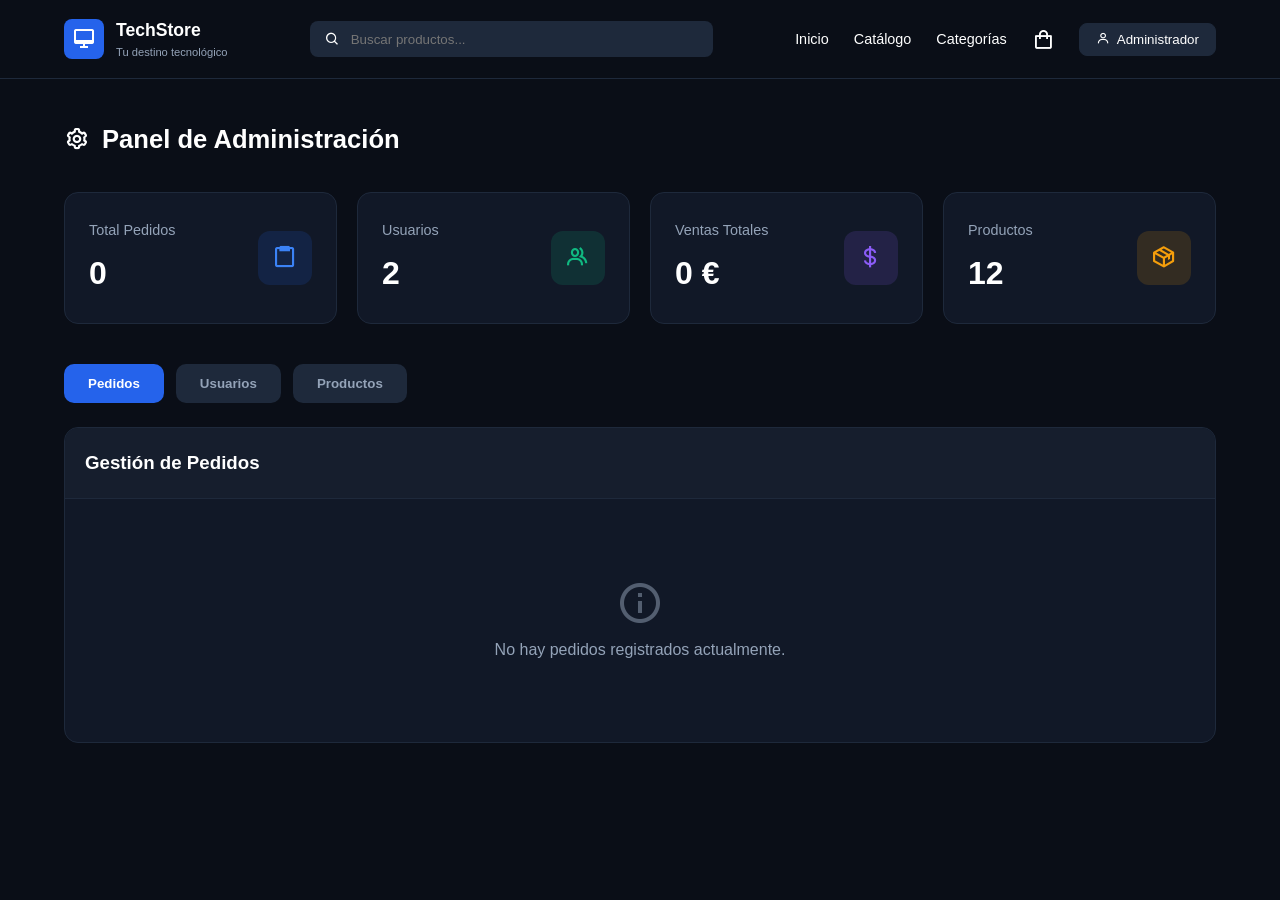
==== paneladmin.html @ 9e65f0b5 "PanelAdmin" ====
<!DOCTYPE html>
<html lang="es">
<head>
    <meta charset="UTF-8">
    <meta name="viewport" content="width=device-width, initial-scale=1.0">
    <title>TechStore - Panel de Administración</title>
    <link rel="stylesheet" href="CSS/paneladmin.css">
    <link href='https://unpkg.com/boxicons@2.1.4/css/boxicons.min.css' rel='stylesheet'>
</head>
<body>

    <header class="navbar">
        <div class="logo">
            <div class="logo-icon"><i class='bx bx-desktop'></i></div>
            <div>
                <h1>TechStore</h1>
                <p>Tu destino tecnológico</p>
            </div>
        </div>
        <div class="search-bar">
            <i class='bx bx-search'></i>
            <input type="text" placeholder="Buscar productos...">
        </div>
        <nav class="nav-links">
            <a href="#">Inicio</a>
            <a href="#">Catálogo</a>
            <a href="#">Categorías</a>
            <i class='bx bx-shopping-bag cart-icon'></i>
            <button class="admin-btn"><i class='bx bx-user'></i> Administrador</button>
        </nav>
    </header>

    <main class="dashboard">
        <h2 class="section-title"><i class='bx bx-cog'></i> Panel de Administración</h2>

        <section class="stats-container">
            <div class="stat-card">
                <div class="stat-info">
                    <span>Total Pedidos</span>
                    <h3 id="count-pedidos">0</h3>
                </div>
                <div class="stat-icon blue"><i class='bx bx-clipboard'></i></div>
            </div>
            <div class="stat-card">
                <div class="stat-info">
                    <span>Usuarios</span>
                    <h3 id="count-usuarios">2</h3>
                </div>
                <div class="stat-icon green"><i class='bx bx-group'></i></div>
            </div>
            <div class="stat-card">
                <div class="stat-info">
                    <span>Ventas Totales</span>
                    <h3>0 €</h3>
                </div>
                <div class="stat-icon purple"><i class='bx bx-dollar'></i></div>
            </div>
            <div class="stat-card">
                <div class="stat-info">
                    <span>Productos</span>
                    <h3 id="count-productos">12</h3>
                </div>
                <div class="stat-icon orange"><i class='bx bx-package'></i></div>
            </div>
        </section>

        <section class="management-section">
            <div class="tabs">
                <button class="tab active" data-target="section-pedidos">Pedidos</button>
                <button class="tab" data-target="section-usuarios">Usuarios</button>
                <button class="tab" data-target="section-productos">Productos</button>
            </div>

            <div id="section-pedidos" class="tab-content active">
                <div class="content-table">
                    <header class="table-header">
                        <h3>Gestión de Pedidos</h3>
                    </header>
                    <div class="empty-state">
                        <i class='bx bx-info-circle'></i>
                        <p>No hay pedidos registrados actualmente.</p>
                    </div>
                </div>
            </div>

            <div id="section-usuarios" class="tab-content">
                <div class="content-table">
                    <header class="table-header">
                        <h3>Gestión de Usuarios</h3>
                    </header>
                    <table class="admin-table">
                        <thead>
                            <tr>
                                <th>ID</th>
                                <th>Usuario</th>
                                <th>Correo Electrónico</th>
                                <th>Rol</th>
                                <th>Estado</th>
                            </tr>
                        </thead>
                        <tbody>
                            <tr>
                                <td>#001</td>
                                <td><strong>Admin_Tech</strong></td>
                                <td>admin@techstore.com</td>
                                <td><span class="badge badge-blue">Administrador</span></td>
                                <td><span class="status-dot online"></span> Activo</td>
                            </tr>
                            <tr>
                                <td>#002</td>
                                <td><strong>JuanDeveloper</strong></td>
                                <td>juan.dev@gmail.com</td>
                                <td><span class="badge">Cliente</span></td>
                                <td><span class="status-dot online"></span> Activo</td>
                            </tr>
                        </tbody>
                    </table>
                </div>
            </div>

            <div id="section-productos" class="tab-content">
                <div class="content-table">
                    <header class="table-header">
                        <h3>Gestión de Productos</h3>
                    </header>
                    <table class="admin-table">
                        <thead>
                            <tr>
                                <th>Vista</th>
                                <th>Producto</th>
                                <th>Categoría</th>
                                <th>Precio</th>
                                <th>Stock</th>
                            </tr>
                        </thead>
                        <tbody>
                            <tr>
                                <td><div class="prod-img"><i class='bx bx-laptop'></i></div></td>
                                <td><strong>MacBook Pro M2</strong></td>
                                <td>Laptops</td>
                                <td>2,499 €</td>
                                <td>5 unidades</td>
                            </tr>
                            <tr>
                                <td><div class="prod-img"><i class='bx bx-headphone'></i></div></td>
                                <td><strong>Sony WH-1000XM5</strong></td>
                                <td>Audio</td>
                                <td>350 €</td>
                                <td>15 unidades</td>
                            </tr>
                            <tr>
                                <td><div class="prod-img"><i class='bx bx-mobile-alt'></i></div></td>
                                <td><strong>iPhone 15 Pro</strong></td>
                                <td>Smartphones</td>
                                <td>1,100 €</td>
                                <td>8 unidades</td>
                            </tr>
                        </tbody>
                    </table>
                </div>
            </div>
        </section>
    </main>

    <script>
        const tabs = document.querySelectorAll('.tab');
        const contents = document.querySelectorAll('.tab-content');

        tabs.forEach(tab => {
            tab.addEventListener('click', () => {
                const target = tab.getAttribute('data-target');

                // Eliminar estados activos
                tabs.forEach(t => t.classList.remove('active'));
                contents.forEach(c => c.classList.remove('active'));

                // Activar el seleccionado
                tab.classList.add('active');
                document.getElementById(target).classList.add('active');
            });
        });
    </script>
</body>
</html>
---- CSS/paneladmin.css ----
:root {
    --bg-dark: #0a0e17;
    --card-bg: #111827;
    --accent-blue: #2563eb;
    --text-main: #ffffff;
    --text-muted: #94a3b8;
    --border-color: #1e293b;
    --success-green: #10b981;
}

* {
    margin: 0;
    padding: 0;
    box-sizing: border-box;
    font-family: 'Inter', 'Segoe UI', sans-serif;
}

body {
    background-color: var(--bg-dark);
    color: var(--text-main);
    line-height: 1.6;
}

/* NAVBAR */
.navbar {
    display: flex;
    align-items: center;
    justify-content: space-between;
    padding: 1rem 5%;
    background-color: var(--bg-dark);
    border-bottom: 1px solid var(--border-color);
    position: sticky;
    top: 0;
    z-index: 100;
}

.logo { display: flex; align-items: center; gap: 12px; }
.logo-icon {
    background: var(--accent-blue);
    padding: 8px;
    border-radius: 8px;
    font-size: 1.5rem;
    display: flex;
}
.logo h1 { font-size: 1.1rem; font-weight: 700; }
.logo p { font-size: 0.7rem; color: var(--text-muted); }

.search-bar {
    background: #1e293b;
    padding: 10px 15px;
    border-radius: 8px;
    width: 35%;
    display: flex;
    align-items: center;
    gap: 10px;
}
.search-bar input {
    background: transparent;
    border: none;
    color: white;
    width: 100%;
    outline: none;
}

.nav-links { display: flex; align-items: center; gap: 25px; }
.nav-links a { color: var(--text-main); text-decoration: none; font-size: 0.9rem; transition: 0.3s; }
.nav-links a:hover { color: var(--accent-blue); }
.cart-icon { font-size: 1.4rem; cursor: pointer; }

.admin-btn {
    background: #1e293b;
    border: 1px solid var(--border-color);
    color: white;
    padding: 8px 16px;
    border-radius: 8px;
    cursor: pointer;
    display: flex;
    align-items: center;
    gap: 8px;
    transition: 0.3s;
}
.admin-btn:hover { background: #2d3748; }

/* DASHBOARD */
.dashboard {
    max-width: 1300px;
    margin: 2.5rem auto;
    padding: 0 5%;
}

.section-title {
    font-size: 1.6rem;
    margin-bottom: 2rem;
    display: flex;
    align-items: center;
    gap: 12px;
}

/* STAT CARDS */
.stats-container {
    display: grid;
    grid-template-columns: repeat(auto-fit, minmax(240px, 1fr));
    gap: 20px;
    margin-bottom: 2.5rem;
}

.stat-card {
    background: var(--card-bg);
    padding: 24px;
    border-radius: 14px;
    border: 1px solid var(--border-color);
    display: flex;
    justify-content: space-between;
    align-items: center;
    transition: transform 0.3s;
}
.stat-card:hover { transform: translateY(-5px); }

.stat-info span { color: var(--text-muted); font-size: 0.9rem; }
.stat-info h3 { font-size: 2rem; margin-top: 5px; font-weight: 700; }

.stat-icon {
    padding: 14px;
    border-radius: 12px;
    font-size: 1.6rem;
    display: flex;
}

.blue { background: rgba(37, 99, 235, 0.15); color: #3b82f6; }
.green { background: rgba(16, 185, 129, 0.15); color: #10b981; }
.purple { background: rgba(139, 92, 246, 0.15); color: #8b5cf6; }
.orange { background: rgba(245, 158, 11, 0.15); color: #f59e0b; }

/* PESTAÑAS Y CONTENIDO */
.tabs { display: flex; gap: 12px; margin-bottom: 1.5rem; }
.tab {
    background: #1e293b;
    border: none;
    color: var(--text-muted);
    padding: 12px 24px;
    border-radius: 10px;
    cursor: pointer;
    font-weight: 600;
    transition: 0.3s;
}
.tab:hover { background: #2d3748; }
.tab.active {
    background: var(--accent-blue);
    color: white;
}

.tab-content { display: none; animation: fadeIn 0.3s ease-in; }
.tab-content.active { display: block; }

@keyframes fadeIn {
    from { opacity: 0; transform: translateY(10px); }
    to { opacity: 1; transform: translateY(0); }
}

/* TABLAS */
.content-table {
    background: var(--card-bg);
    border: 1px solid var(--border-color);
    border-radius: 14px;
    overflow: hidden;
}

.table-header { padding: 20px; border-bottom: 1px solid var(--border-color); background: #161e2d; }

.admin-table { width: 100%; border-collapse: collapse; }
.admin-table th {
    text-align: left;
    padding: 15px 20px;
    font-size: 0.8rem;
    color: var(--text-muted);
    text-transform: uppercase;
    background: #161e2d;
}
.admin-table td { padding: 18px 20px; border-bottom: 1px solid var(--border-color); font-size: 0.95rem; }
.admin-table tr:last-child td { border-bottom: none; }

/* ELEMENTOS DE TABLA */
.badge {
    padding: 4px 10px;
    border-radius: 6px;
    font-size: 0.75rem;
    background: #334155;
}
.badge-blue { background: rgba(37, 99, 235, 0.2); color: #60a5fa; }

.status-dot {
    height: 8px;
    width: 8px;
    border-radius: 50%;
    display: inline-block;
    margin-right: 5px;
}
.online { background-color: var(--success-green); box-shadow: 0 0 8px var(--success-green); }

.prod-img {
    width: 40px;
    height: 40px;
    background: #1e293b;
    border-radius: 8px;
    display: flex;
    align-items: center;
    justify-content: center;
    font-size: 1.2rem;
    color: var(--accent-blue);
}

.empty-state {
    padding: 80px 20px;
    text-align: center;
    color: var(--text-muted);
}
.empty-state i { font-size: 3rem; margin-bottom: 10px; opacity: 0.5; }
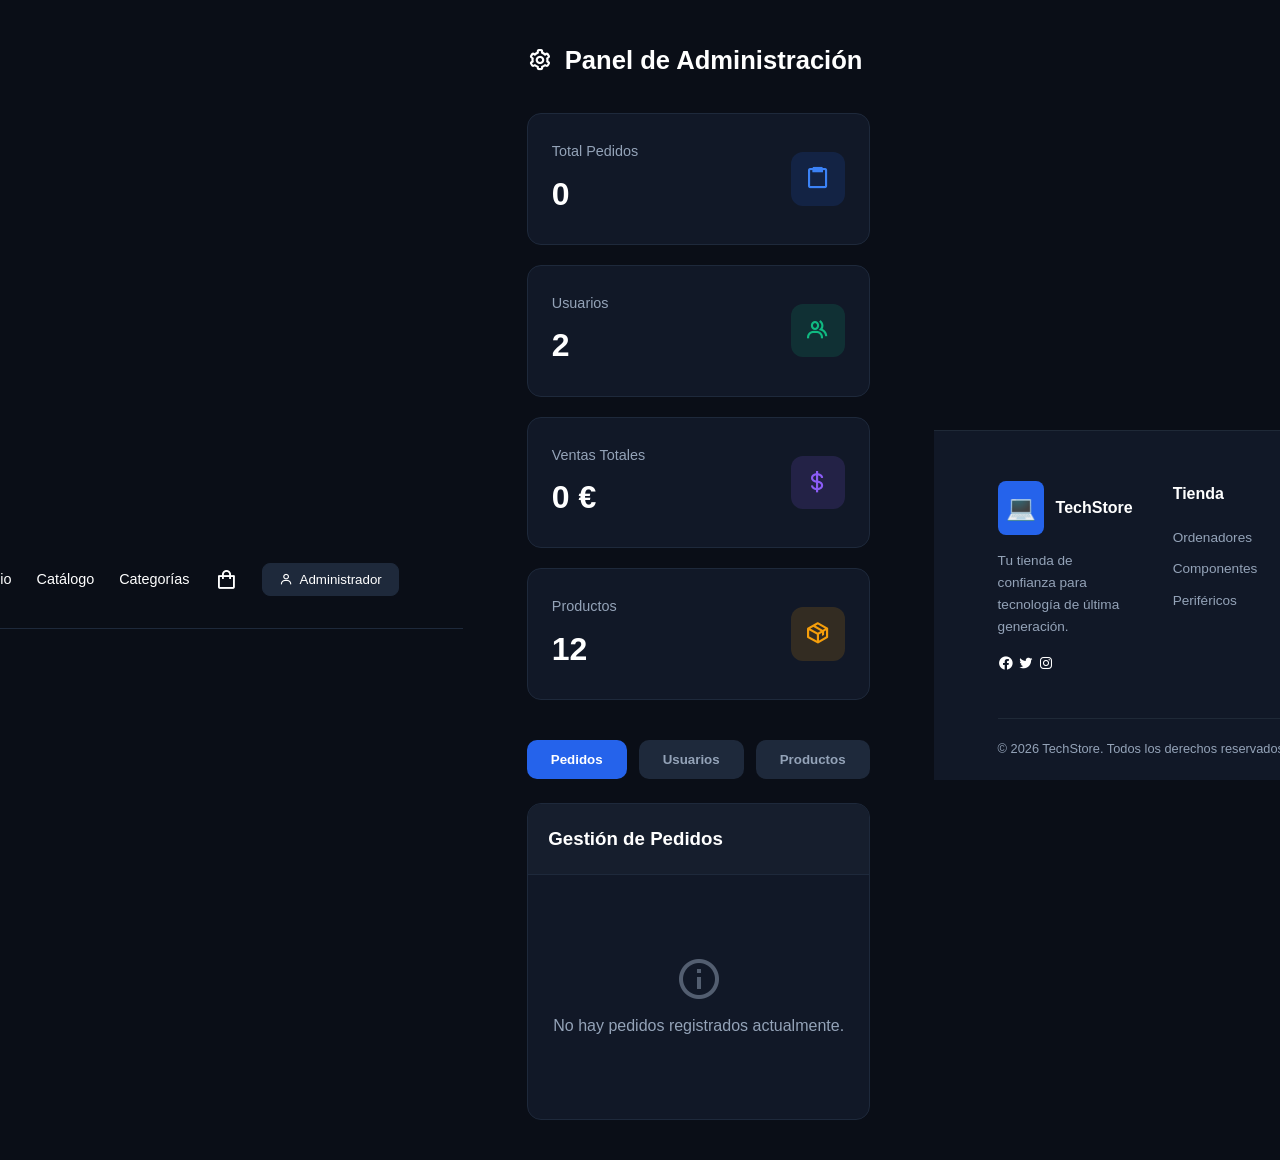
==== commit 78024611: "PanelAdmin2" ====
--- a/paneladmin.html
+++ b/paneladmin.html
@@ -4,6 +4,8 @@
     <meta charset="UTF-8">
     <meta name="viewport" content="width=device-width, initial-scale=1.0">
     <title>TechStore - Panel de Administración</title>
+    <link rel="stylesheet" href="CSS/styles.css">
+    <link rel="stylesheet" href="CSS/menubar.css">
     <link rel="stylesheet" href="CSS/paneladmin.css">
     <link href='https://unpkg.com/boxicons@2.1.4/css/boxicons.min.css' rel='stylesheet'>
 </head>
@@ -148,19 +150,52 @@
                                 <td>350 €</td>
                                 <td>15 unidades</td>
                             </tr>
-                            <tr>
-                                <td><div class="prod-img"><i class='bx bx-mobile-alt'></i></div></td>
-                                <td><strong>iPhone 15 Pro</strong></td>
-                                <td>Smartphones</td>
-                                <td>1,100 €</td>
-                                <td>8 unidades</td>
-                            </tr>
                         </tbody>
                     </table>
                 </div>
             </div>
         </section>
     </main>
+
+    <footer class="footer">
+        <div class="footer-content">
+            <div class="footer-brand">
+                <div class="logo">
+                    <span class="logo-icon">💻</span>
+                    <strong>TechStore</strong>
+                </div>
+                <p>Tu tienda de confianza para tecnología de última generación.</p>
+                <div class="social-icons">
+                    <i class='bx bxl-facebook-circle'></i> 
+                    <i class='bx bxl-twitter'></i> 
+                    <i class='bx bxl-instagram'></i>
+                </div>
+            </div>
+            <div class="footer-links">
+                <h4>Tienda</h4>
+                <a href="#">Ordenadores</a>
+                <a href="#">Componentes</a>
+                <a href="#">Periféricos</a>
+            </div>
+            <div class="footer-links">
+                <h4>Atención al Cliente</h4>
+                <a href="#">Centro de ayuda</a>
+                <a href="#">Garantía</a>
+            </div>
+            <div class="footer-links">
+                <h4>Contacto</h4>
+                <p>📧 info@techstore.com</p>
+                <p>📞 +34 900 123 456</p>
+            </div>
+        </div>
+        <div class="footer-bottom">
+            <p>© 2026 TechStore. Todos los derechos reservados.</p>
+            <div class="legal">
+                <span>Términos y condiciones</span>
+                <span>Privacidad</span>
+            </div>
+        </div>
+    </footer>
 
     <script>
         const tabs = document.querySelectorAll('.tab');
@@ -169,12 +204,8 @@
         tabs.forEach(tab => {
             tab.addEventListener('click', () => {
                 const target = tab.getAttribute('data-target');
-
-                // Eliminar estados activos
                 tabs.forEach(t => t.classList.remove('active'));
                 contents.forEach(c => c.classList.remove('active'));
-
-                // Activar el seleccionado
                 tab.classList.add('active');
                 document.getElementById(target).classList.add('active');
             });
--- a/CSS/styles.css
+++ b/CSS/styles.css
@@ -0,0 +1,272 @@
+/* Estilos Login */
+/* Configuración General */
+* {
+    margin: 0;
+    padding: 0;
+    box-sizing: border-box;
+    font-family: 'Segoe UI', Tahoma, Geneva, Verdana, sans-serif;
+}
+
+body {
+    background-color: #0f172a; /* Azul muy oscuro de fondo */
+    display: flex;
+    justify-content: center;
+    align-items: center;
+    min-height: 100vh;
+    color: #ffffff;
+}
+
+/* Contenedor Principal */
+.login-container {
+    background-color: #1e293b; /* Azul grisáceo del card */
+    padding: 40px;
+    border-radius: 16px;
+    width: 100%;
+    max-width: 400px;
+    text-align: center;
+    box-shadow: 0 10px 25px rgba(0, 0, 0, 0.3);
+}
+
+/* Icono de Usuario */
+.user-icon {
+    background: linear-gradient(135deg, #3b82f6, #06b6d4);
+    width: 80px;
+    height: 80px;
+    border-radius: 20px;
+    display: flex;
+    justify-content: center;
+    align-items: center;
+    margin: 0 auto 20px;
+}
+
+.user-icon i {
+    width: 40px;
+    height: 40px;
+    color: white;
+}
+
+/* Tipografía */
+h1 {
+    font-size: 28px;
+    margin-bottom: 8px;
+}
+
+.subtitle {
+    color: #94a3b8;
+    margin-bottom: 30px;
+    font-size: 14px;
+}
+
+/* Formulario */
+.input-group {
+    text-align: left;
+    margin-bottom: 20px;
+}
+
+label {
+    display: block;
+    color: #94a3b8;
+    margin-bottom: 8px;
+    font-size: 14px;
+}
+
+input {
+    width: 100%;
+    padding: 12px 16px;
+    background-color: #334155;
+    border: 1px solid #475569;
+    border-radius: 8px;
+    color: white;
+    outline: none;
+}
+
+input::placeholder {
+    color: #64748b;
+}
+
+/* Botón con Degradado */
+.btn-login {
+    width: 100%;
+    padding: 14px;
+    border: none;
+    border-radius: 12px;
+    background: linear-gradient(90deg, #2563eb, #0891b2);
+    color: white;
+    font-weight: bold;
+    font-size: 16px;
+    cursor: pointer;
+    margin-top: 10px;
+    transition: opacity 0.2s;
+}
+
+.btn-login:hover {
+    opacity: 0.9;
+}
+
+/* Textos inferiores */
+.footer-text {
+    margin-top: 25px;
+    color: #94a3b8;
+    font-size: 14px;
+}
+
+.footer-text a {
+    color: #3b82f6;
+    text-decoration: none;
+}
+
+/* Caja de Demo */
+.demo-box {
+    margin-top: 30px;
+    background-color: #1e293b;
+    border: 1px solid #334155;
+    padding: 15px;
+    border-radius: 12px;
+    font-size: 13px;
+    box-shadow: inset 0 2px 4px rgba(0,0,0,0.1);
+}
+
+.demo-box p {
+    color: #94a3b8;
+    margin-bottom: 5px;
+}
+
+.demo-box code {
+    color: #cbd5e1;
+    font-family: monospace;
+}
+
+/* Estilos Registro */
+/* Reset y Fuente base */
+* {
+    margin: 0;
+    padding: 0;
+    box-sizing: border-box;
+    font-family: 'Segoe UI', Inter, system-ui, sans-serif;
+}
+
+body {
+    background-color: #0f172a; /* Fondo principal muy oscuro */
+    display: flex;
+    justify-content: center;
+    align-items: center;
+    min-height: 100vh;
+}
+
+/* Tarjeta Principal */
+.register-card {
+    background-color: #111827; /* Fondo de la tarjeta (ligeramente distinto al body) */
+    border: 1px solid #1f2937; /* Borde sutil */
+    padding: 40px;
+    border-radius: 24px; /* Bordes muy redondeados como en la imagen */
+    width: 100%;
+    max-width: 400px;
+    text-align: center;
+    box-shadow: 0 25px 50px -12px rgba(0, 0, 0, 0.5);
+}
+
+/* Contenedor del Icono */
+.icon-container {
+    width: 64px;
+    height: 64px;
+    /* Degradado de Violeta a Rosa Fuerte */
+    background: linear-gradient(135deg, #c084fc, #e879f9);
+    border-radius: 16px;
+    display: flex;
+    justify-content: center;
+    align-items: center;
+    margin: 0 auto 20px auto;
+    color: white;
+}
+
+.icon-container svg {
+    width: 32px;
+    height: 32px;
+    stroke-width: 2.5;
+}
+
+/* Textos */
+h1 {
+    color: white;
+    font-size: 26px;
+    margin-bottom: 8px;
+    font-weight: 700;
+}
+
+.subtitle {
+    color: #9ca3af; /* Gris medio */
+    font-size: 14px;
+    margin-bottom: 32px;
+}
+
+/* Inputs y Etiquetas */
+.input-group {
+    text-align: left;
+    margin-bottom: 20px;
+}
+
+label {
+    display: block;
+    color: #9ca3af;
+    font-size: 14px;
+    margin-bottom: 8px;
+    font-weight: 500;
+}
+
+input {
+    width: 100%;
+    padding: 14px 16px;
+    background-color: #374151; /* Gris oscuro azulado para el input */
+    border: 1px solid transparent;
+    border-radius: 12px;
+    color: white;
+    font-size: 15px;
+    outline: none;
+    transition: border-color 0.2s;
+}
+
+input::placeholder {
+    color: #6b7280;
+}
+
+input:focus {
+    border-color: #e879f9; /* Borde rosa al escribir */
+    background-color: #1f2937;
+}
+
+/* Botón Principal */
+.btn-submit {
+    width: 100%;
+    padding: 14px;
+    margin-top: 10px;
+    border: none;
+    border-radius: 12px;
+    /* Mismo degradado que el icono */
+    background: linear-gradient(90deg, #a855f7, #ec4899); 
+    color: white;
+    font-size: 16px;
+    font-weight: 700;
+    cursor: pointer;
+    transition: opacity 0.2s;
+}
+
+.btn-submit:hover {
+    opacity: 0.9;
+}
+
+/* Pie de página */
+.footer-text {
+    margin-top: 24px;
+    color: #9ca3af;
+    font-size: 14px;
+}
+
+.footer-text a {
+    color: #60a5fa; /* Azul claro para el link */
+    text-decoration: none;
+    font-weight: 500;
+}
+
+.footer-text a:hover {
+    text-decoration: underline;
+}
--- a/CSS/menubar.css
+++ b/CSS/menubar.css
@@ -0,0 +1,128 @@
+:root {
+    --bg-dark: #0a0e17;
+    --card-bg: #111827;
+    --card-border: #1f2937;
+    --primary-blue: #2563eb;
+    --text-main: #ffffff;
+    --text-muted: #9ca3af;
+    --accent-purple: #7c3aed;
+}
+
+body {
+    margin: 0;
+    font-family: 'Segoe UI', Tahoma, Geneva, Verdana, sans-serif;
+    background-color: var(--bg-dark);
+    color: var(--text-main);
+}
+/* Variables compartidas para el Menú */
+:root {
+    --bg-dark: #0a0e17;
+    --accent-blue: #2563eb;
+    --text-main: #ffffff;
+    --text-muted: #94a3b8;
+    --border-color: #1e293b;
+}
+
+.navbar {
+    display: flex;
+    align-items: center;
+    justify-content: space-between;
+    padding: 1rem 5%;
+    background-color: var(--bg-dark);
+    border-bottom: 1px solid var(--border-color);
+    position: sticky;
+    top: 0;
+    z-index: 100;
+    font-family: 'Inter', sans-serif;
+}
+
+/* Logo */
+.logo { display: flex; align-items: center; gap: 12px; }
+.logo-icon {
+    background: var(--accent-blue);
+    padding: 8px;
+    border-radius: 8px;
+    font-size: 1.5rem;
+    display: flex;
+    color: white;
+}
+.logo h1 { font-size: 1.1rem; font-weight: 700; color: white; margin: 0; }
+.logo p { font-size: 0.7rem; color: var(--text-muted); margin: 0; }
+
+/* Buscador */
+.search-bar {
+    background: #1e293b;
+    padding: 10px 15px;
+    border-radius: 8px;
+    width: 35%;
+    display: flex;
+    align-items: center;
+    gap: 10px;
+}
+.search-bar input {
+    background: transparent;
+    border: none;
+    color: white;
+    width: 100%;
+    outline: none;
+}
+.search-bar i { color: var(--text-muted); }
+
+/* Enlaces y Botón */
+.nav-links { display: flex; align-items: center; gap: 25px; }
+.nav-links a { color: var(--text-main); text-decoration: none; font-size: 0.9rem; transition: 0.3s; }
+.nav-links a:hover { color: var(--accent-blue); }
+.cart-icon { font-size: 1.4rem; cursor: pointer; color: white; }
+
+.admin-btn {
+    background: #1e293b;
+    border: 1px solid var(--border-color);
+    color: white;
+    padding: 8px 16px;
+    border-radius: 8px;
+    cursor: pointer;
+    display: flex;
+    align-items: center;
+    gap: 8px;
+    transition: 0.3s;
+}
+.admin-btn:hover { background: #2d3748; }
+/* Footer */
+.footer {
+    background: var(--card-bg);
+    padding: 50px 5% 20px;
+    border-top: 1px solid var(--card-border);
+    margin-top: 50px;
+}
+
+.footer-content {
+    display: grid;
+    grid-template-columns: 2fr 1fr 1fr 1fr;
+    gap: 40px;
+    margin-bottom: 40px;
+}
+
+.footer-brand p { font-size: 0.85rem; color: var(--text-muted); margin: 15px 0; max-width: 300px; }
+.footer-links h4 { margin-bottom: 20px; font-size: 1rem; }
+.footer-links a, .footer-links p { display: block; color: var(--text-muted); text-decoration: none; font-size: 0.85rem; margin-bottom: 10px; }
+
+.footer-bottom {
+    border-top: 1px solid #1f2937;
+    padding-top: 20px;
+    display: flex;
+    justify-content: space-between;
+    font-size: 0.8rem;
+    color: var(--text-muted);
+}
+
+.legal span { margin-left: 20px; }
+.logo { display: flex; align-items: center; gap: 12px; }
+.logo-icon {
+    background: var(--accent-blue);
+    padding: 8px;
+    border-radius: 8px;
+    font-size: 1.5rem;
+    display: flex;
+}
+.logo h1 { font-size: 1.1rem; font-weight: 700; }
+.logo p { font-size: 0.7rem; color: var(--text-muted); }
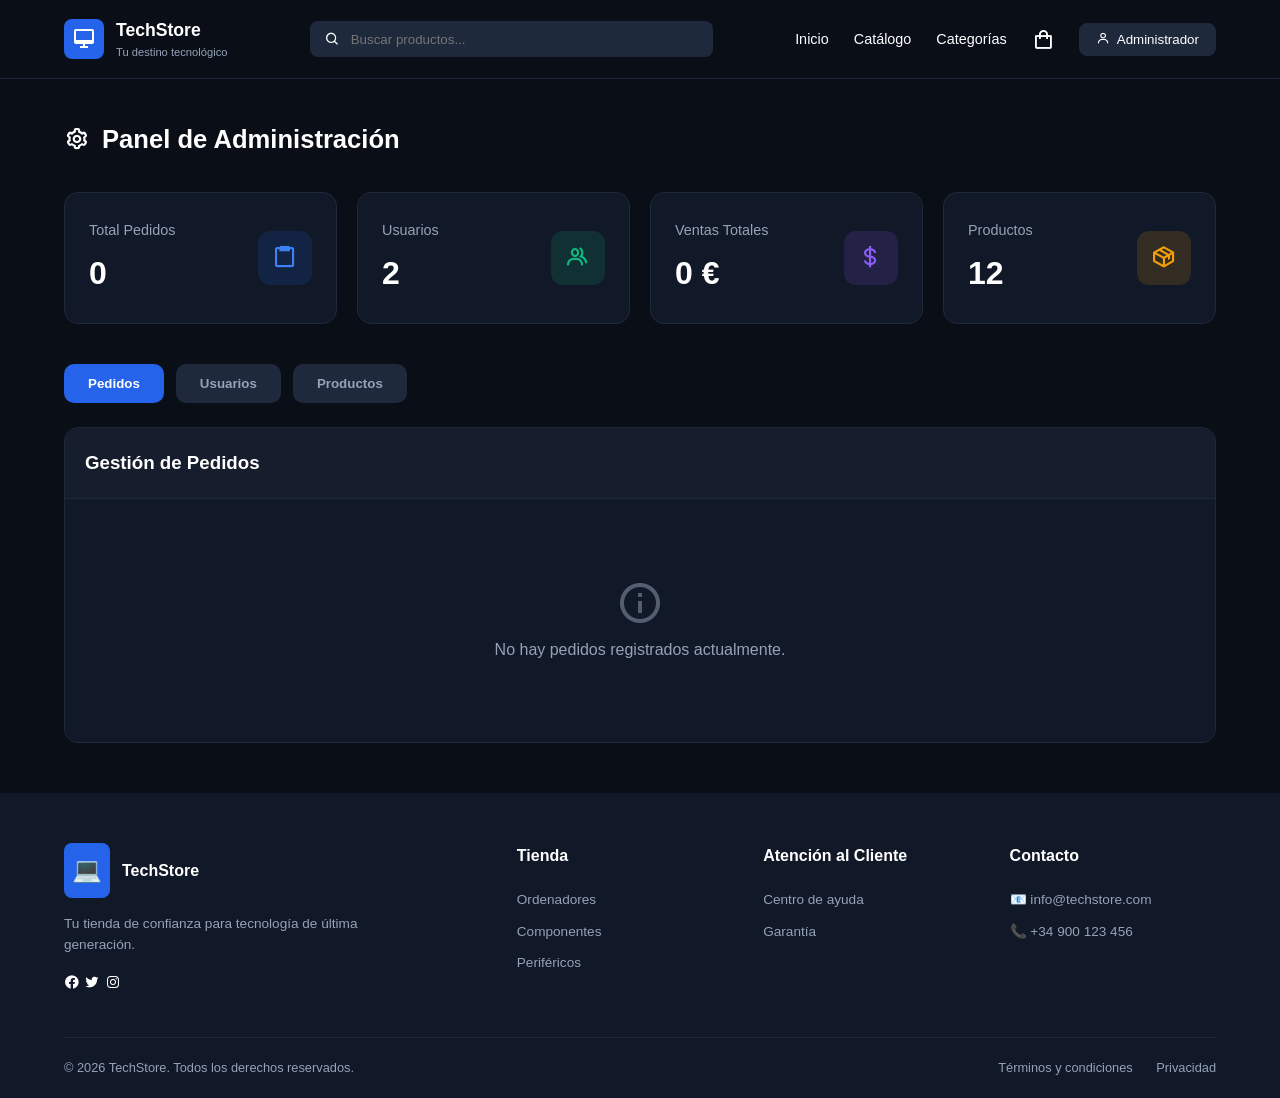
==== commit b00d1230: "PanelAdminFinal" ====
--- a/paneladmin.html
+++ b/paneladmin.html
@@ -4,7 +4,7 @@
     <meta charset="UTF-8">
     <meta name="viewport" content="width=device-width, initial-scale=1.0">
     <title>TechStore - Panel de Administración</title>
-    <link rel="stylesheet" href="CSS/styles.css">
+   
     <link rel="stylesheet" href="CSS/menubar.css">
     <link rel="stylesheet" href="CSS/paneladmin.css">
     <link href='https://unpkg.com/boxicons@2.1.4/css/boxicons.min.css' rel='stylesheet'>
--- a/CSS/paneladmin.css
+++ b/CSS/paneladmin.css
@@ -214,4 +214,44 @@
     text-align: center;
     color: var(--text-muted);
 }
-.empty-state i { font-size: 3rem; margin-bottom: 10px; opacity: 0.5; }+.empty-state i { font-size: 3rem; margin-bottom: 10px; opacity: 0.5; }
+
+/* Footer */
+.footer {
+    background: var(--card-bg);
+    padding: 50px 5% 20px;
+    border-top: 1px solid var(--card-border);
+    margin-top: 50px;
+}
+
+.footer-content {
+    display: grid;
+    grid-template-columns: 2fr 1fr 1fr 1fr;
+    gap: 40px;
+    margin-bottom: 40px;
+}
+
+.footer-brand p { font-size: 0.85rem; color: var(--text-muted); margin: 15px 0; max-width: 300px; }
+.footer-links h4 { margin-bottom: 20px; font-size: 1rem; }
+.footer-links a, .footer-links p { display: block; color: var(--text-muted); text-decoration: none; font-size: 0.85rem; margin-bottom: 10px; }
+
+.footer-bottom {
+    border-top: 1px solid #1f2937;
+    padding-top: 20px;
+    display: flex;
+    justify-content: space-between;
+    font-size: 0.8rem;
+    color: var(--text-muted);
+}
+
+.legal span { margin-left: 20px; }
+.logo { display: flex; align-items: center; gap: 12px; }
+.logo-icon {
+    background: var(--accent-blue);
+    padding: 8px;
+    border-radius: 8px;
+    font-size: 1.5rem;
+    display: flex;
+}
+.logo h1 { font-size: 1.1rem; font-weight: 700; }
+.logo p { font-size: 0.7rem; color: var(--text-muted); }
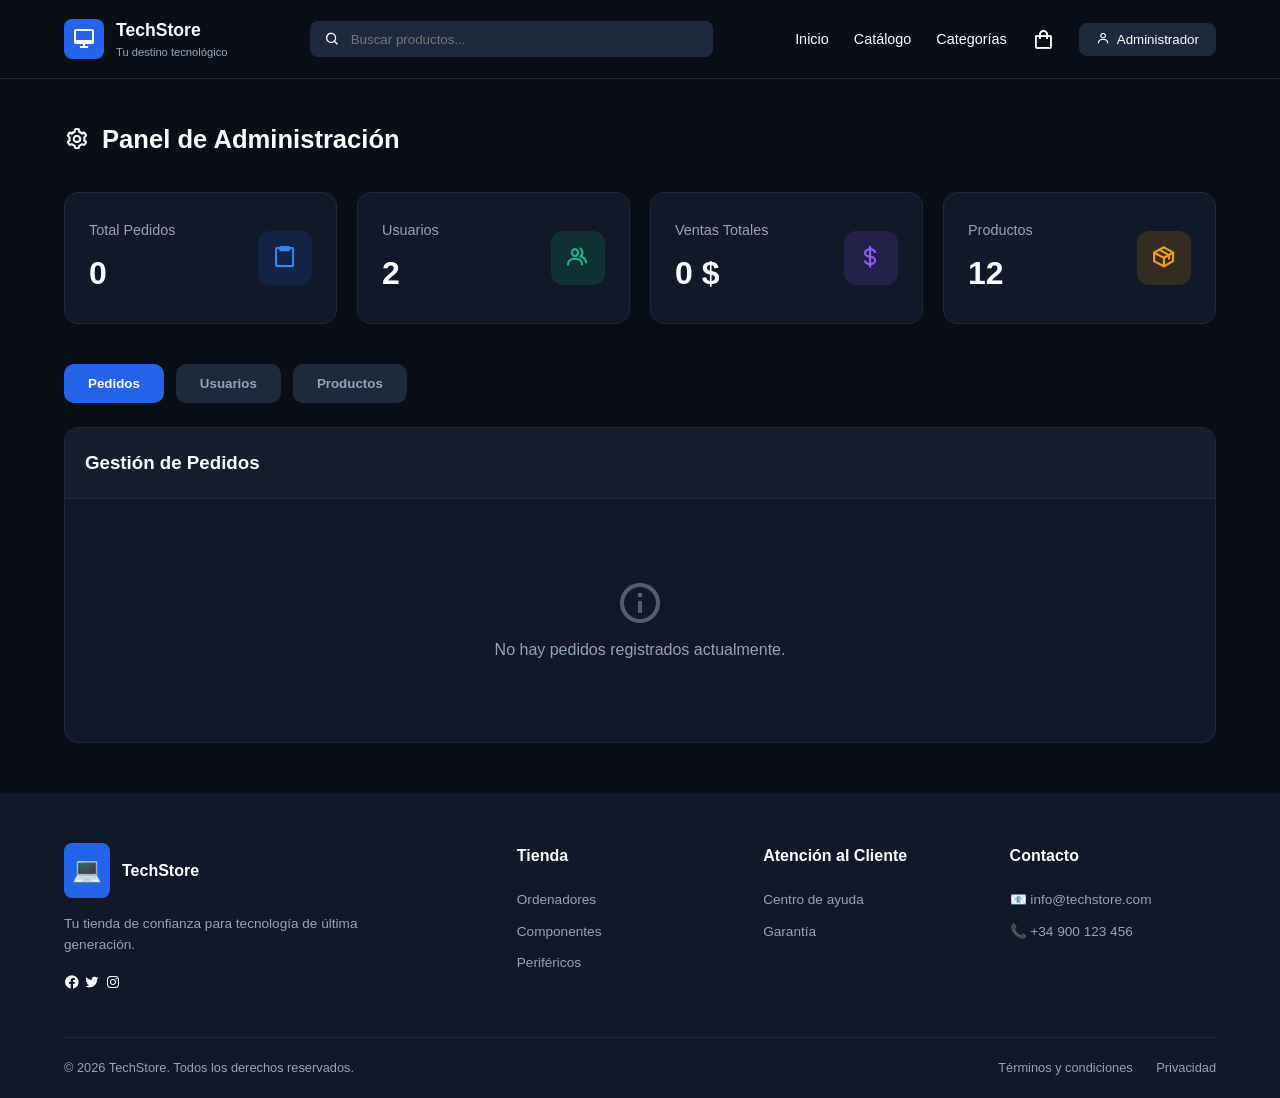
==== commit aa28fd71: "jona" ====
--- a/paneladmin.html
+++ b/paneladmin.html
@@ -53,7 +53,7 @@
             <div class="stat-card">
                 <div class="stat-info">
                     <span>Ventas Totales</span>
-                    <h3>0 €</h3>
+                    <h3>0 $</h3>
                 </div>
                 <div class="stat-icon purple"><i class='bx bx-dollar'></i></div>
             </div>
@@ -140,14 +140,14 @@
                                 <td><div class="prod-img"><i class='bx bx-laptop'></i></div></td>
                                 <td><strong>MacBook Pro M2</strong></td>
                                 <td>Laptops</td>
-                                <td>2,499 €</td>
+                                <td>2,499 $</td>
                                 <td>5 unidades</td>
                             </tr>
                             <tr>
                                 <td><div class="prod-img"><i class='bx bx-headphone'></i></div></td>
                                 <td><strong>Sony WH-1000XM5</strong></td>
                                 <td>Audio</td>
-                                <td>350 €</td>
+                                <td>350 $</td>
                                 <td>15 unidades</td>
                             </tr>
                         </tbody>
